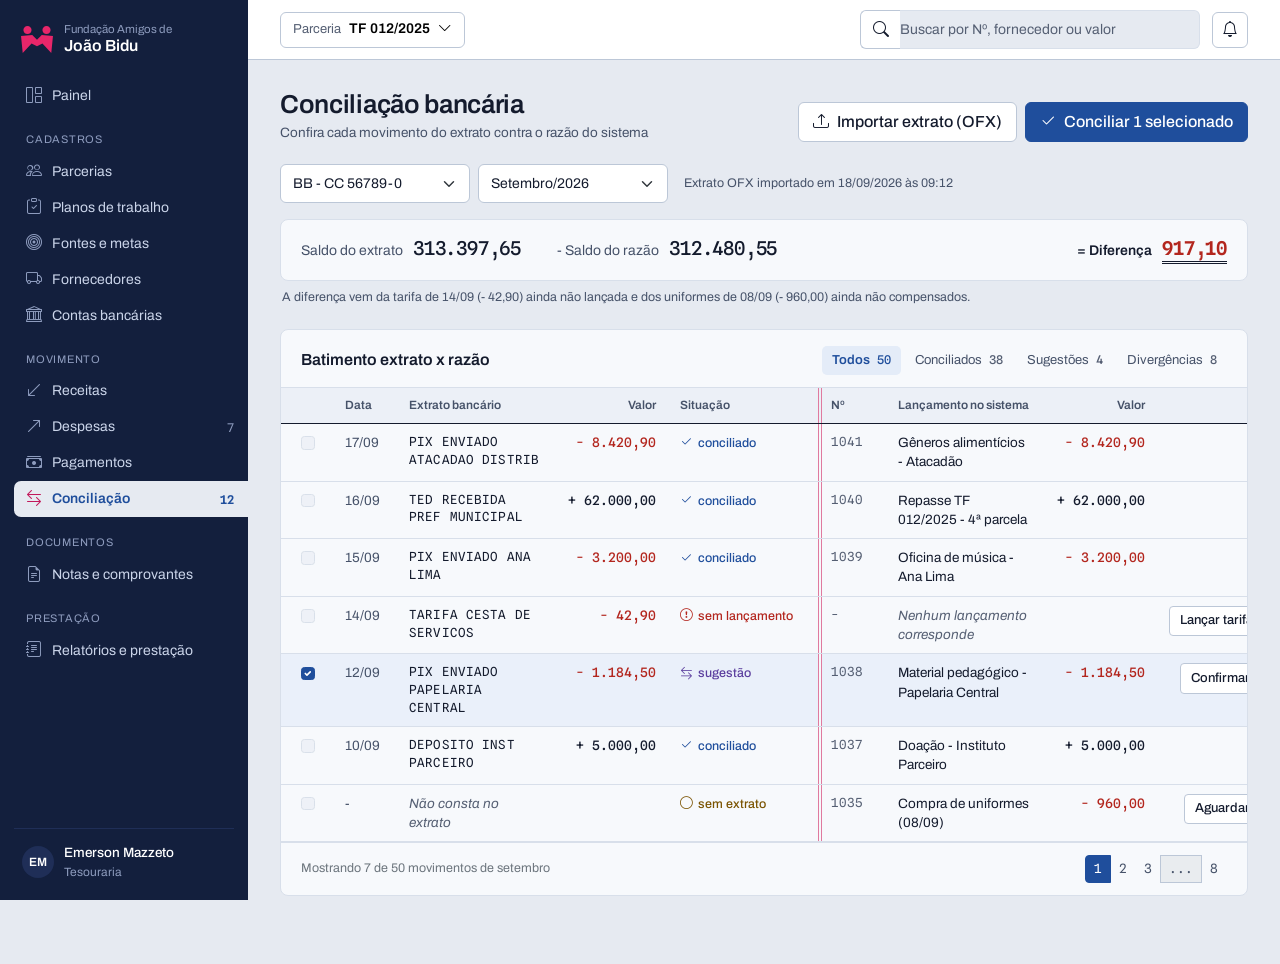
==== GestaoFinanceira.Api/wwwroot/conciliacao.html @ 72995b28 "feat: adiciona front-end com telas de painel, parcerias, lançamento, conciliação e prestação de cont" ====
<!doctype html>
<html lang="pt-BR">
<head>
  <meta charset="utf-8">
  <meta name="viewport" content="width=device-width, initial-scale=1">
  <title>Conciliação bancária - Fundação Amigos de João Bidu</title>
  <link rel="icon" href="img/logo.svg">
  <link rel="preconnect" href="https://fonts.googleapis.com">
  <link rel="preconnect" href="https://fonts.gstatic.com" crossorigin>
  <link href="https://fonts.googleapis.com/css2?family=Archivo:wght@400;500;600&family=Spline+Sans+Mono:wght@500;600&display=swap" rel="stylesheet">
  <link href="https://cdn.jsdelivr.net/npm/bootstrap@5.3.3/dist/css/bootstrap.min.css" rel="stylesheet">
  <link href="https://cdn.jsdelivr.net/npm/bootstrap-icons@1.11.3/font/bootstrap-icons.min.css" rel="stylesheet">
  <link href="css/tema.css" rel="stylesheet">
  <link href="css/app.css" rel="stylesheet">
</head>
<body data-pagina="conciliacao">
  <div class="app">
    <div class="conteudo">
      <main class="pagina">

        <div class="cabecalho-pagina">
          <div>
            <h1>Conciliação bancária</h1>
            <p>Confira cada movimento do extrato contra o razão do sistema</p>
          </div>
          <div class="acoes">
            <label class="btn btn-outline-secondary mb-0" for="arquivoOfx"><i class="bi bi-upload"></i> Importar extrato (OFX)</label>
            <input class="d-none" type="file" id="arquivoOfx" accept=".ofx">
            <button class="btn btn-primary" type="button" id="conciliar" disabled><i class="bi bi-check2"></i> <span>Conciliar selecionados</span></button>
          </div>
        </div>

        <div class="filtros">
          <select class="form-select" aria-label="Conta">
            <option>BB - CC 56789-0</option>
            <option>Caixa - CC 11223-4</option>
          </select>
          <select class="form-select" aria-label="Período">
            <option>Setembro/2026</option>
            <option>Agosto/2026</option>
          </select>
          <span class="resumo" id="infoExtrato">Extrato OFX importado em 18/09/2026 às 09:12</span>
        </div>

        <div class="folha transporte">
          <span class="termo">Saldo do extrato <span class="valor">313.397,65</span></span>
          <span class="termo">- Saldo do razão <span class="valor">312.480,55</span></span>
          <span class="termo resultado divergencia">= Diferença <span class="valor">917,10</span></span>
        </div>
        <p class="nota-transporte">A diferença vem da tarifa de 14/09 (- 42,90) ainda não lançada e dos uniformes de 08/09 (- 960,00) ainda não compensados.</p>

        <section class="folha">
          <div class="folha-topo flex-wrap">
            <h2>Batimento extrato x razão</h2>
            <div class="abas" id="abas">
              <button type="button" class="ativa" data-filtro="">Todos <b>50</b></button>
              <button type="button" data-filtro="ok">Conciliados <b>38</b></button>
              <button type="button" data-filtro="sugestao">Sugestões <b>4</b></button>
              <button type="button" data-filtro="divergencia">Divergências <b>8</b></button>
            </div>
          </div>

          <div class="table-responsive">
            <table class="razao fixa" style="min-width: 1000px">
              <colgroup>
                <col style="width: 52px"><col style="width: 64px"><col><col style="width: 116px"><col style="width: 150px">
                <col style="width: 68px"><col><col style="width: 116px"><col style="width: 124px">
              </colgroup>
              <thead>
                <tr>
                  <th></th><th>Data</th><th>Extrato bancário</th><th class="valor">Valor</th><th>Situação</th>
                  <th class="filete">Nº</th><th>Lançamento no sistema</th><th class="valor">Valor</th><th></th>
                </tr>
              </thead>
              <tbody id="movimentos"></tbody>
            </table>
          </div>

          <div class="folha-rodape bg-transparent">
            <span class="text-secondary" id="contagem"></span>
            <nav class="ms-auto" aria-label="Páginas">
              <ul class="pagination pagination-sm mb-0">
                <li class="page-item active"><a class="page-link" href="#">1</a></li>
                <li class="page-item"><a class="page-link" href="#">2</a></li>
                <li class="page-item"><a class="page-link" href="#">3</a></li>
                <li class="page-item disabled"><span class="page-link">...</span></li>
                <li class="page-item"><a class="page-link" href="#">8</a></li>
              </ul>
            </nav>
          </div>
        </section>

      </main>
    </div>
  </div>

  <div class="toast-container position-fixed bottom-0 end-0 p-3">
    <div class="toast" id="aviso" role="status">
      <div class="d-flex">
        <div class="toast-body"></div>
        <button type="button" class="btn-close btn-close-white me-2 m-auto" data-bs-dismiss="toast" aria-label="Fechar"></button>
      </div>
    </div>
  </div>

  <script src="https://cdn.jsdelivr.net/npm/bootstrap@5.3.3/dist/js/bootstrap.bundle.min.js"></script>
  <script src="js/formato.js"></script>
  <script src="js/layout.js"></script>
  <script src="js/conciliacao.js"></script>
</body>
</html>
---- GestaoFinanceira.Api/wwwroot/css/tema.css ----
/* Tema da Fundação Amigos de João Bidu sobre o Bootstrap 5.3 */

:root {
  --mesa: #E6EAF1;
  --folha: #F7F9FC;
  --cabecalho: #ECF0F7;
  --pauta: #D8DFEA;
  --pauta-forte: #BCC7D7;
  --filete: #E07A9F;

  --tinta: #141B2D;
  --tinta-2: #465269;
  --tinta-3: #555F73;

  --azul: #1F4E9C;
  --azul-escuro: #183F80;
  --azul-claro: #E4ECF8;

  --capa: #131F3D;
  --capa-2: #1F2E57;
  --capa-texto: #CBD5EA;
  --capa-apagado: #8E9CBE;

  --rosa: #C2185B;
  --rosa-marca: #E8266A;
  --vermelho: #B3261E;
  --vermelho-claro: #FBE9E7;
  --lapis: #7A5300;
  --lapis-claro: #F8EED3;
  --violeta: #5B3E9E;

  --fonte-texto: 'Archivo', system-ui, sans-serif;
  --fonte-numeros: 'Spline Sans Mono', ui-monospace, monospace;

  /* Bootstrap */
  --bs-body-font-family: var(--fonte-texto);
  --bs-body-font-size: 0.875rem;
  --bs-body-line-height: 1.43;
  --bs-body-color: var(--tinta);
  --bs-body-bg: var(--mesa);
  --bs-secondary-color: var(--tinta-2);
  --bs-tertiary-color: var(--tinta-3);
  --bs-border-color: var(--pauta-forte);
  --bs-border-radius: 6px;
  --bs-border-radius-lg: 8px;
  --bs-primary: #1F4E9C;
  --bs-primary-rgb: 31, 78, 156;
  --bs-danger: #B3261E;
  --bs-danger-rgb: 179, 38, 30;
  --bs-warning: #7A5300;
  --bs-warning-rgb: 122, 83, 0;
  --bs-success: #1F4E9C;
  --bs-success-rgb: 31, 78, 156;
  --bs-link-color: var(--azul);
  --bs-link-color-rgb: 31, 78, 156;
  --bs-link-hover-color: var(--azul-escuro);
  --bs-link-hover-color-rgb: 24, 63, 128;
  --bs-focus-ring-color: rgba(31, 78, 156, .3);
}

body {
  -webkit-font-smoothing: antialiased;
}

::selection {
  background: var(--azul-claro);
  color: var(--tinta);
}

a {
  text-underline-offset: 3px;
  text-decoration-thickness: 1px;
}

.btn {
  --bs-btn-font-weight: 500;
  --bs-btn-padding-y: .44rem;
  --bs-btn-padding-x: .875rem;
  display: inline-flex;
  align-items: center;
  justify-content: center;
  gap: .5rem;
}

.btn-primary {
  --bs-btn-bg: var(--azul);
  --bs-btn-border-color: var(--azul);
  --bs-btn-hover-bg: var(--azul-escuro);
  --bs-btn-hover-border-color: var(--azul-escuro);
  --bs-btn-active-bg: var(--azul-escuro);
  --bs-btn-active-border-color: var(--azul-escuro);
  --bs-btn-disabled-bg: var(--azul);
  --bs-btn-disabled-border-color: var(--azul);
  --bs-btn-disabled-opacity: .42;
}

.btn-outline-secondary {
  --bs-btn-color: var(--tinta);
  --bs-btn-bg: #fff;
  --bs-btn-border-color: var(--pauta-forte);
  --bs-btn-hover-color: var(--tinta);
  --bs-btn-hover-bg: var(--cabecalho);
  --bs-btn-hover-border-color: var(--pauta-forte);
  --bs-btn-active-color: var(--tinta);
  --bs-btn-active-bg: var(--pauta);
  --bs-btn-active-border-color: var(--pauta-forte);
}

.btn-link {
  --bs-btn-color: var(--tinta-2);
  --bs-btn-hover-color: var(--tinta);
  text-decoration: none;
}

.btn-sm {
  --bs-btn-padding-y: .28rem;
  --bs-btn-padding-x: .625rem;
  --bs-btn-font-size: .8125rem;
}

.form-label {
  font-size: .78rem;
  font-weight: 500;
  color: var(--tinta-2);
  margin-bottom: .375rem;
}

.form-control,
.form-select {
  font-size: .875rem;
  padding: .5rem .75rem;
  border-color: var(--pauta-forte);
  background-color: #fff;
}

.form-control[readonly] {
  background-color: var(--cabecalho);
}

.form-control::placeholder {
  color: var(--tinta-3);
}

.form-control:focus,
.form-select:focus {
  border-color: var(--azul);
}

.form-check-input:checked {
  background-color: var(--azul);
  border-color: var(--azul);
}

.alert {
  font-size: .8125rem;
  border: 0;
}

.alert-danger {
  --bs-alert-bg: var(--vermelho-claro);
  --bs-alert-color: #6E1A12;
}

.alert-warning {
  --bs-alert-bg: var(--lapis-claro);
  --bs-alert-color: #4E3600;
}

.offcanvas,
.modal-content {
  --bs-offcanvas-bg: var(--folha);
  --bs-modal-bg: var(--folha);
}

.pagination {
  --bs-pagination-color: var(--tinta-2);
  --bs-pagination-border-color: transparent;
  --bs-pagination-bg: transparent;
  --bs-pagination-active-bg: var(--azul);
  --bs-pagination-active-border-color: var(--azul);
  --bs-pagination-hover-bg: var(--cabecalho);
  --bs-pagination-font-size: .8rem;
  font-family: var(--fonte-numeros);
}

.toast {
  --bs-toast-bg: var(--tinta);
  --bs-toast-color: #fff;
  --bs-toast-border-color: transparent;
}
---- GestaoFinanceira.Api/wwwroot/css/app.css ----
/* ---------- Estrutura ---------- */

.app {
  display: flex;
  min-height: 100vh;
}

.lateral {
  --bs-offcanvas-width: 264px;
  --bs-offcanvas-bg: var(--capa);
  /* o offcanvas-lg do Bootstrap deixa o fundo transparente no desktop */
  background-color: var(--capa) !important;
  color: var(--capa-texto);
}

@media (min-width: 992px) {
  .lateral {
    width: 248px;
    flex: none;
    position: sticky;
    top: 0;
    height: 100vh;
    overflow-y: auto;
  }
}

.lateral .offcanvas-body {
  display: flex;
  flex-direction: column;
  padding: 22px 0 18px 14px;
  height: 100%;
}

.marca {
  display: flex;
  align-items: center;
  gap: 10px;
  padding: 0 16px 22px 6px;
  color: #fff;
  text-decoration: none;
}

.marca small {
  display: block;
  font-size: 11.5px;
  line-height: 14px;
  color: var(--capa-apagado);
}

.marca strong {
  display: block;
  font-size: 16px;
  line-height: 20px;
  font-weight: 600;
}

.menu-grupo {
  font-size: 11px;
  letter-spacing: .07em;
  text-transform: uppercase;
  color: var(--capa-apagado);
  margin: 18px 0 6px 12px;
}

.menu-item {
  display: flex;
  align-items: center;
  gap: 10px;
  height: 36px;
  padding: 0 14px 0 12px;
  border-radius: 7px 0 0 7px;
  color: var(--capa-texto);
  text-decoration: none;
  font-size: 14px;
}

.menu-item i {
  font-size: 16px;
  color: var(--capa-apagado);
}

.menu-item span {
  flex: 1;
}

.menu-item:hover {
  background: var(--capa-2);
  color: #fff;
}

.menu-item.ativo {
  background: var(--mesa);
  color: var(--azul);
  font-weight: 600;
}

.menu-item.ativo i {
  color: var(--rosa);
}

.menu-item .contador {
  flex: none;
  font-family: var(--fonte-numeros);
  font-size: 12px;
  color: var(--capa-apagado);
}

.menu-item.ativo .contador {
  color: var(--azul);
}

.usuario {
  margin: auto 14px 0 0;
  padding: 14px 12px 0 8px;
  border-top: 1px solid var(--capa-2);
  display: flex;
  align-items: center;
  gap: 10px;
}

.avatar {
  width: 32px;
  height: 32px;
  border-radius: 50%;
  background: var(--capa-2);
  color: #fff;
  font-size: 12px;
  font-weight: 600;
  display: flex;
  align-items: center;
  justify-content: center;
  flex: none;
}

.usuario strong {
  display: block;
  font-size: 13.5px;
  font-weight: 500;
  color: #fff;
}

.usuario small {
  font-size: 12px;
  color: var(--capa-apagado);
}

.conteudo {
  flex: 1;
  min-width: 0;
  display: flex;
  flex-direction: column;
}

.topo {
  position: sticky;
  top: 0;
  z-index: 1020;
  height: 60px;
  display: flex;
  align-items: center;
  gap: 12px;
  padding: 0 32px;
  background: #fff;
  border-bottom: 1px solid var(--pauta-forte);
}

.seletor-parceria {
  display: inline-flex;
  align-items: center;
  gap: 8px;
  height: 36px;
  padding: 0 12px;
  border: 1px solid var(--pauta-forte);
  border-radius: 6px;
  background: #fff;
  font-weight: 600;
  white-space: nowrap;
}

.seletor-parceria small {
  font-weight: 400;
  color: var(--tinta-3);
  font-size: 13px;
}

.busca {
  width: 340px;
  max-width: 100%;
}

.busca .form-control {
  background: var(--mesa);
  border-color: var(--pauta);
}

.btn-icone {
  width: 36px;
  height: 36px;
  padding: 0;
}

.pagina {
  padding: 28px 32px 48px;
}

.cabecalho-pagina {
  display: flex;
  align-items: flex-end;
  justify-content: space-between;
  gap: 24px;
  margin-bottom: 22px;
}

.cabecalho-pagina h1 {
  font-size: 26px;
  line-height: 32px;
  font-weight: 600;
  letter-spacing: -.012em;
  margin: 0;
}

.cabecalho-pagina p,
.texto-apoio {
  font-size: 13.5px;
  color: var(--tinta-2);
  margin: 3px 0 0;
}

.acoes {
  display: flex;
  gap: 8px;
  flex-wrap: wrap;
}

.filtros {
  display: flex;
  flex-wrap: wrap;
  align-items: center;
  gap: 8px;
  margin-bottom: 16px;
}

.filtros .form-select {
  width: auto;
  min-width: 190px;
  padding-right: 2.25rem;
}

.razao .btn {
  white-space: nowrap;
}

.filtros .resumo {
  font-size: 12.5px;
  color: var(--tinta-2);
  margin-left: 8px;
}

.coluna-margem {
  width: 330px;
  flex: none;
}

/* ---------- Folha (painel) ---------- */

.folha {
  background: var(--folha);
  border: 1px solid var(--pauta);
  border-radius: 8px;
  margin-bottom: 20px;
  overflow: hidden;
}

.folha-topo {
  display: flex;
  align-items: center;
  justify-content: space-between;
  gap: 16px;
  padding: 16px 20px 12px;
}

.folha-topo h2 {
  font-size: 16px;
  line-height: 22px;
  font-weight: 600;
  margin: 0;
}

.folha-topo .detalhe {
  font-size: 12.5px;
  color: var(--tinta-2);
}

.folha-rodape {
  display: flex;
  flex-wrap: wrap;
  align-items: center;
  gap: 18px;
  padding: 12px 20px;
  border-top: 1px solid var(--pauta);
  background: var(--cabecalho);
  font-size: 12.5px;
}

/* ---------- Linha de transporte ---------- */

.transporte {
  display: flex;
  flex-wrap: wrap;
  align-items: baseline;
  gap: 12px 36px;
  padding: 15px 20px 16px;
  margin-bottom: 8px;
}

.transporte .termo {
  display: inline-flex;
  align-items: baseline;
  gap: 10px;
  color: var(--tinta-2);
  font-size: 14px;
}

.transporte .valor {
  font-family: var(--fonte-numeros);
  font-size: 19px;
  line-height: 26px;
  font-weight: 500;
  letter-spacing: -.01em;
  color: var(--tinta);
}

.transporte .entrada .valor {
  color: var(--azul);
}

.transporte .saida .valor,
.transporte .divergencia .valor {
  color: var(--vermelho);
}

.transporte .resultado {
  margin-left: auto;
  color: var(--tinta);
  font-weight: 600;
}

.transporte .resultado .valor {
  font-weight: 600;
  border-bottom: 3px double var(--tinta);
}

.nota-transporte {
  font-size: 12.5px;
  color: var(--tinta-2);
  margin: 0 2px 22px;
}

/* ---------- Tabela razão ---------- */

.razao {
  width: 100%;
  margin: 0;
  border-collapse: collapse;
  font-size: 13.5px;
}

.razao.fixa {
  table-layout: fixed;
}

.razao th {
  font-size: 12px;
  font-weight: 600;
  color: var(--tinta-2);
  text-align: left;
  padding: 9px 12px;
  background: var(--cabecalho);
  border-top: 1px solid var(--pauta);
  border-bottom: 1.5px solid var(--tinta);
  white-space: nowrap;
}

.razao td {
  padding: 9px 12px;
  border-bottom: 1px solid var(--pauta);
  vertical-align: top;
}

.razao th:first-child,
.razao td:first-child {
  padding-left: 20px;
}

.razao th:last-child,
.razao td:last-child {
  padding-right: 20px;
}

.razao tbody tr:hover td {
  background: #F0F4FA;
}

.razao .valor {
  text-align: right;
  white-space: nowrap;
}

.razao td.valor {
  font-family: var(--fonte-numeros);
  font-size: 13px;
  font-weight: 500;
}

/* filete duplo antes das colunas de valor */
.razao .filete {
  border-left: 1px solid var(--filete);
  box-shadow: inset 2px 0 0 0 var(--folha), inset 3px 0 0 0 var(--filete);
}

.razao th.filete {
  box-shadow: inset 2px 0 0 0 var(--cabecalho), inset 3px 0 0 0 var(--filete);
}

.razao .debito {
  color: var(--vermelho);
}

.razao .credito {
  color: var(--azul);
}

.razao .numero {
  font-family: var(--fonte-numeros);
  font-size: 12.5px;
  color: var(--tinta-3);
  white-space: nowrap;
}

.razao .data {
  color: var(--tinta-2);
  white-space: nowrap;
}

.razao .historico,
.razao .complemento {
  white-space: nowrap;
  overflow: hidden;
  text-overflow: ellipsis;
}

.razao .historico {
  font-weight: 500;
}

.razao .complemento {
  font-size: 12.5px;
  color: var(--tinta-3);
  margin-top: 1px;
}

.razao .transportado td {
  color: var(--tinta-3);
  font-style: italic;
}

.razao .transportado td.valor {
  font-style: normal;
}

.razao .em-branco td {
  height: 34px;
  padding: 0;
}

.razao .total td {
  border-top: 1.5px solid var(--tinta);
  border-bottom: 0;
  background: var(--cabecalho);
  font-weight: 600;
}

.razao .total td.filete {
  box-shadow: inset 2px 0 0 0 var(--cabecalho), inset 3px 0 0 0 var(--filete);
}

.razao .selecionada td {
  background: #EAF0FA;
}

.sublinhado-duplo {
  border-bottom: 3px double var(--tinta);
  padding-bottom: 1px;
}

/* ---------- Marcas de conferência ---------- */

.conferencia {
  display: inline-flex;
  align-items: center;
  gap: 5px;
  font-size: 12.5px;
  font-weight: 500;
  white-space: nowrap;
}

.conferencia.ok { color: var(--azul); }
.conferencia.pendente { color: var(--lapis); }
.conferencia.falta { color: var(--vermelho); }
.conferencia.sugestao { color: var(--violeta); }

/* ---------- Notas à margem ---------- */

.alfinete {
  width: 22px;
  height: 22px;
  border-radius: 50%;
  border: 1.5px solid var(--rosa);
  color: var(--rosa);
  font-family: var(--fonte-numeros);
  font-size: 12px;
  font-weight: 600;
  display: inline-flex;
  align-items: center;
  justify-content: center;
  flex: none;
}

.alfinete.pequeno {
  width: 17px;
  height: 17px;
  font-size: 10px;
  border-width: 1.2px;
  margin-left: 6px;
  vertical-align: -3px;
}

.nota {
  display: grid;
  grid-template-columns: 24px 1fr;
  gap: 10px;
  padding: 14px 20px;
  border-top: 1px solid var(--pauta);
}

.nota strong {
  display: block;
  font-size: 14px;
  font-weight: 600;
}

.nota p {
  font-size: 13px;
  color: var(--tinta-2);
  margin: 3px 0 6px;
}

.nota a,
.link-forte {
  font-size: 13px;
  font-weight: 600;
}

/* ---------- Execução por meta ---------- */

.metas {
  padding: 4px 20px 16px;
  border-top: 1px solid var(--pauta);
}

.meta-linha {
  display: grid;
  grid-template-columns: 170px 1fr 190px 44px;
  gap: 16px;
  align-items: center;
  padding: 11px 0;
  border-bottom: 1px solid var(--pauta);
}

.meta-linha:last-child {
  border-bottom: 0;
}

.trilho {
  height: 12px;
  background: var(--azul-claro);
  border: 1px solid var(--pauta-forte);
  border-radius: 2px;
  overflow: hidden;
}

.trilho span {
  display: block;
  height: 100%;
  background: var(--azul);
}

.trilho.alerta span {
  background: var(--lapis);
}

.meta-linha .executado {
  text-align: right;
  font-family: var(--fonte-numeros);
  font-size: 13px;
  font-weight: 500;
}

.meta-linha .executado small {
  display: block;
  font-family: var(--fonte-texto);
  font-size: 12px;
  font-weight: 400;
  color: var(--tinta-3);
}

.meta-linha .percentual {
  text-align: right;
  font-family: var(--fonte-numeros);
  font-size: 13px;
  font-weight: 600;
}

.meta-linha .percentual.alerta {
  color: var(--lapis);
}

.barra-fina {
  display: inline-block;
  vertical-align: middle;
  width: 110px;
  height: 6px;
  background: var(--azul-claro);
  border-radius: 3px;
  overflow: hidden;
  margin-right: 8px;
}

.barra-fina span {
  display: block;
  height: 100%;
  background: var(--azul);
}

/* ---------- Formulário de lançamento ---------- */

.secao-form {
  padding: 18px 20px 20px;
  border-top: 1px solid var(--pauta);
}

.secao-form h3 {
  font-size: 14px;
  font-weight: 600;
  margin: 0;
}

.secao-form .dica {
  font-size: 12.5px;
  color: var(--tinta-3);
  margin: 2px 0 12px;
}

.obrigatorio {
  font-size: 12px;
  font-weight: 500;
  color: var(--vermelho);
  margin-left: 6px;
}

.campo-valor {
  font-family: var(--fonte-numeros);
  font-weight: 500;
  text-align: right;
}

.arquivo {
  display: flex;
  align-items: center;
  gap: 12px;
  padding: 12px 14px;
  margin-top: 12px;
  border: 1px solid var(--pauta-forte);
  border-radius: 6px;
  background: #fff;
}

.arquivo i.bi-file-earmark-text {
  font-size: 20px;
  color: var(--tinta-2);
}

.arquivo .nome {
  font-weight: 500;
}

.arquivo small {
  display: block;
  font-size: 12.5px;
  color: var(--tinta-3);
}

.area-envio {
  display: flex;
  align-items: center;
  justify-content: center;
  gap: 10px;
  min-height: 48px;
  margin-top: 8px;
  border: 1px dashed var(--pauta-forte);
  border-radius: 6px;
  color: var(--tinta-3);
  font-size: 13px;
  cursor: pointer;
  text-align: center;
  padding: 8px 12px;
}

.area-envio:hover,
.area-envio.arrastando {
  border-color: var(--azul);
  background: var(--azul-claro);
}

.area-envio u {
  color: var(--azul);
}

.rodape-form {
  display: flex;
  flex-wrap: wrap;
  align-items: center;
  gap: 8px;
  padding: 16px 20px;
  border-top: 1px solid var(--pauta);
  background: var(--cabecalho);
}

.rodape-form .salvo {
  font-size: 12.5px;
  color: var(--tinta-2);
  margin-right: auto;
}

.tipo-lancamento .btn {
  --bs-btn-padding-y: .3rem;
  --bs-btn-font-size: .84rem;
}

.efeito {
  width: 100%;
}

.efeito td {
  padding: 8px 20px;
  border-top: 1px solid var(--pauta);
  font-size: 13.5px;
}

.efeito td:last-child {
  text-align: right;
  font-family: var(--fonte-numeros);
  font-weight: 500;
}

.efeito .total td {
  border-top: 1.5px solid var(--tinta);
  font-weight: 600;
}

.checagens {
  list-style: none;
  margin: 0;
  padding: 0 20px;
  border-top: 1px solid var(--pauta);
}

.checagens li {
  display: flex;
  align-items: flex-start;
  gap: 10px;
  padding: 9px 0;
  border-bottom: 1px solid var(--pauta);
  font-size: 13.5px;
  color: var(--tinta-3);
}

.checagens li i {
  margin-top: 1px;
}

.checagens li.ok {
  color: var(--tinta);
}

.checagens li.ok i {
  color: var(--azul);
}

.checagens li.erro {
  color: var(--vermelho);
  font-weight: 500;
}

/* ---------- Passos de validação ---------- */

.passos {
  list-style: none;
  margin: 8px 20px 16px;
  padding: 0;
}

.passos li {
  display: flex;
  gap: 12px;
  padding: 10px 0;
  border-bottom: 1px solid var(--pauta);
}

.passos li:last-child {
  border-bottom: 0;
}

.passos .bolinha {
  width: 20px;
  height: 20px;
  border-radius: 50%;
  border: 1.5px solid var(--pauta-forte);
  flex: none;
  display: flex;
  align-items: center;
  justify-content: center;
  font-size: 12px;
  margin-top: 1px;
}

.passos .feito .bolinha {
  background: var(--azul);
  border-color: var(--azul);
  color: #fff;
}

.passos .atual .bolinha {
  border: 2px solid var(--lapis);
}

.passos .futuro strong {
  color: var(--tinta-3);
}

.passos strong {
  display: block;
  font-weight: 500;
}

.passos small {
  font-size: 12.5px;
  color: var(--tinta-3);
}

/* ---------- Rastreabilidade ---------- */

.trilha {
  list-style: none;
  margin: 0;
  padding: 4px 20px 8px;
}

.trilha li {
  position: relative;
  display: flex;
  gap: 12px;
  padding-bottom: 14px;
}

.trilha li::before {
  content: '';
  position: absolute;
  left: 5px;
  top: 14px;
  bottom: -2px;
  width: 1.5px;
  background: var(--pauta-forte);
}

.trilha li:last-child::before {
  display: none;
}

.trilha .ponto {
  position: relative;
  z-index: 1;
  width: 12px;
  height: 12px;
  margin-top: 4px;
  border-radius: 50%;
  border: 2px solid var(--azul);
  background: #fff;
  flex: none;
}

.trilha li:last-child .ponto {
  background: var(--azul);
}

.trilha small {
  display: block;
  font-size: 12.5px;
  color: var(--tinta-3);
}

.trilha strong {
  font-weight: 500;
}

/* ---------- Abas de filtro ---------- */

.abas {
  display: flex;
  flex-wrap: wrap;
  gap: 4px;
}

.abas button {
  border: 0;
  background: none;
  padding: 5px 10px;
  border-radius: 5px;
  font-size: 13px;
  color: var(--tinta-2);
}

.abas button b {
  font-family: var(--fonte-numeros);
  font-weight: 500;
  font-size: 12px;
  color: var(--tinta-3);
  margin-left: 4px;
}

.abas button.ativa {
  background: var(--azul-claro);
  color: var(--azul);
  font-weight: 600;
}

.abas button.ativa b {
  color: var(--azul);
}

.extrato {
  font-family: var(--fonte-numeros);
  font-size: 12.5px;
  letter-spacing: .01em;
}

.ausente {
  color: var(--tinta-3);
  font-style: italic;
}

/* ---------- Login ---------- */

.login {
  display: flex;
  min-height: 100vh;
  background: var(--mesa);
}

.login-capa {
  width: 600px;
  flex: none;
  background: var(--capa);
  color: var(--capa-texto);
  padding: 56px 64px;
  display: flex;
  flex-direction: column;
}

.login-capa .marca {
  padding: 0;
}

.login-capa .marca strong {
  font-size: 19px;
}

.login-capa h1 {
  margin-top: auto;
  font-size: 40px;
  line-height: 46px;
  font-weight: 600;
  letter-spacing: -.02em;
  color: #fff;
}

.indice {
  list-style: none;
  padding: 0;
  margin: 36px 0 0;
  border-top: 1px solid var(--capa-2);
}

.indice li {
  display: flex;
  gap: 16px;
  padding: 13px 0;
  border-bottom: 1px solid var(--capa-2);
  font-size: 14.5px;
}

.indice span {
  font-family: var(--fonte-numeros);
  color: #F27BA6;
}

.login-capa footer {
  margin-top: auto;
  padding-top: 48px;
  font-size: 12.5px;
  color: var(--capa-apagado);
}

.login-form {
  flex: 1;
  display: flex;
  align-items: center;
  justify-content: center;
  padding: 32px 16px;
}

.login-form form {
  width: 100%;
  max-width: 400px;
}

.login-form h2 {
  font-size: 26px;
  line-height: 32px;
  font-weight: 600;
  letter-spacing: -.012em;
}

/* ---------- Barra inferior (celular) ---------- */

.barra-inferior {
  position: fixed;
  left: 0;
  right: 0;
  bottom: 0;
  z-index: 1030;
  height: 64px;
  display: flex;
  align-items: center;
  justify-content: space-around;
  background: #fff;
  border-top: 1px solid var(--pauta);
  padding-bottom: env(safe-area-inset-bottom);
}

.barra-inferior a {
  display: flex;
  flex-direction: column;
  align-items: center;
  gap: 2px;
  width: 64px;
  font-size: 11.5px;
  color: var(--tinta-3);
  text-decoration: none;
}

.barra-inferior a i {
  font-size: 19px;
}

.barra-inferior a.ativo {
  color: var(--azul);
  font-weight: 600;
}

.barra-inferior .lancar {
  width: 48px;
  height: 48px;
  border-radius: 50%;
  background: var(--azul);
  color: #fff;
  justify-content: center;
}

.barra-inferior .lancar i {
  font-size: 22px;
}

/* ---------- Responsivo ---------- */

@media (max-width: 1199.98px) {
  .colunas {
    flex-direction: column;
    align-items: stretch !important;
  }

  .coluna-margem {
    width: 100%;
  }
}

@media (max-width: 991.98px) {
  .topo {
    padding: 0 16px;
  }

  .pagina {
    padding: 20px 16px 96px;
  }

  .cabecalho-pagina {
    flex-direction: column;
    align-items: stretch;
    gap: 14px;
  }

  .busca {
    display: none !important;
  }

  .login-capa {
    display: none;
  }

  .transporte .resultado {
    margin-left: 0;
  }
}

@media (max-width: 575.98px) {
  .transporte {
    flex-direction: column;
    gap: 6px;
  }

  .transporte .termo {
    width: 100%;
    justify-content: space-between;
  }

  .meta-linha {
    grid-template-columns: 1fr auto;
    gap: 6px 12px;
  }

  .meta-linha .trilho-celula {
    grid-column: 1 / -1;
    order: 3;
  }

  .meta-linha .executado {
    order: 4;
    text-align: left;
  }

  .seletor-parceria small {
    display: none;
  }
}
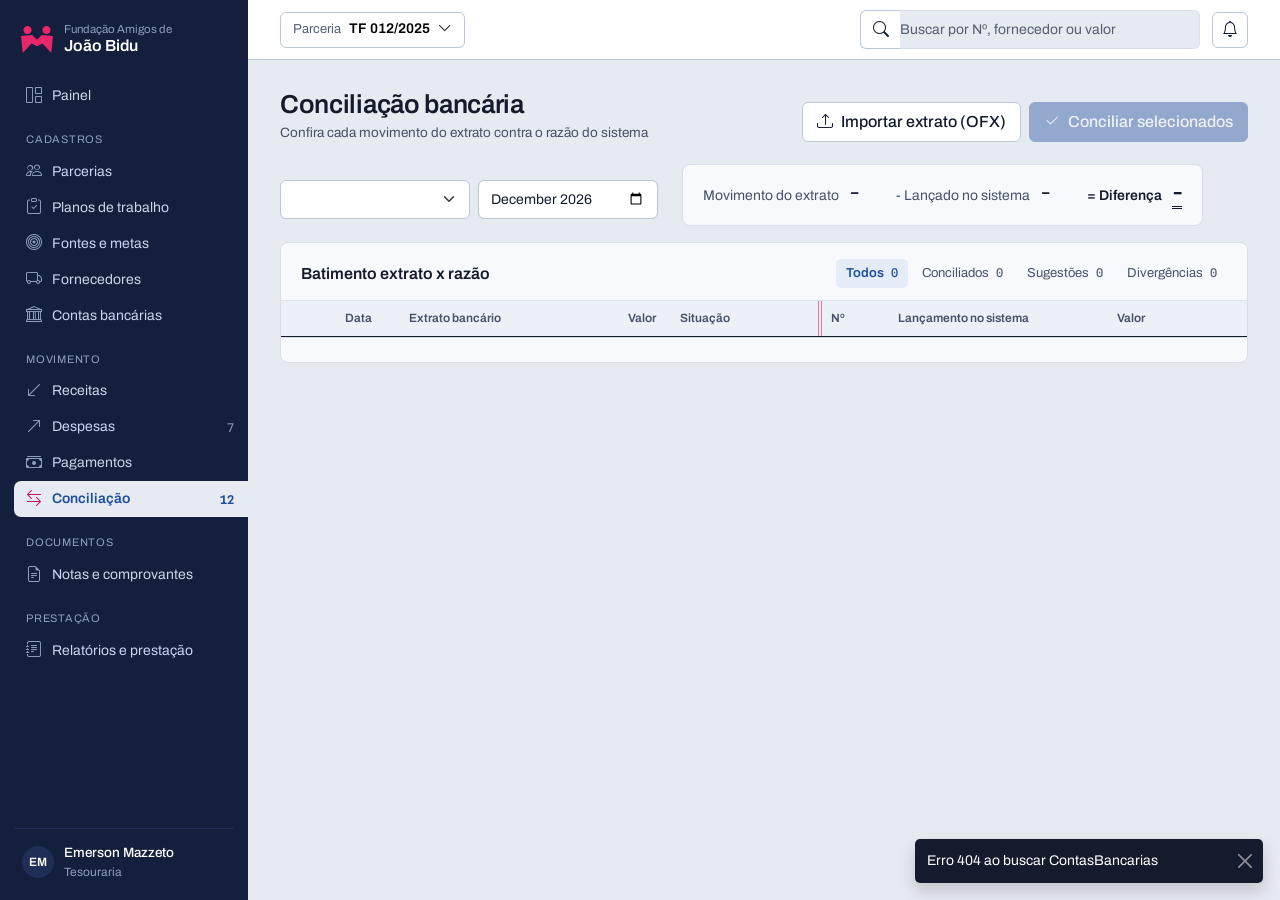
==== commit afbbe38c: "feat: adiciona conciliação bancária com importação de extrato OFX" ====
--- a/GestaoFinanceira.Api/wwwroot/conciliacao.html
+++ b/GestaoFinanceira.Api/wwwroot/conciliacao.html
@@ -31,32 +31,25 @@
         </div>
 
         <div class="filtros">
-          <select class="form-select" aria-label="Conta">
-            <option>BB - CC 56789-0</option>
-            <option>Caixa - CC 11223-4</option>
-          </select>
-          <select class="form-select" aria-label="Período">
-            <option>Setembro/2026</option>
-            <option>Agosto/2026</option>
-          </select>
-          <span class="resumo" id="infoExtrato">Extrato OFX importado em 18/09/2026 às 09:12</span>
-        </div>
+          <select class="form-select" id="conta" aria-label="Conta"></select>
+          <input class="form-control" type="month" id="periodo" aria-label="Período" style="max-width: 180px">
+          <span class="resumo" id="infoExtrato"></span>
 
         <div class="folha transporte">
-          <span class="termo">Saldo do extrato <span class="valor">313.397,65</span></span>
-          <span class="termo">- Saldo do razão <span class="valor">312.480,55</span></span>
-          <span class="termo resultado divergencia">= Diferença <span class="valor">917,10</span></span>
+          <span class="termo">Movimento do extrato <span class="valor" id="totalExtrato">-</span></span>
+          <span class="termo">- Lançado no sistema <span class="valor" id="totalSistema">-</span></span>
+          <span class="termo resultado" id="termoDiferenca">= Diferença <span class="valor" id="diferenca">-</span></span>
         </div>
-        <p class="nota-transporte">A diferença vem da tarifa de 14/09 (- 42,90) ainda não lançada e dos uniformes de 08/09 (- 960,00) ainda não compensados.</p>
+        <p class="nota-transporte" id="notaDiferenca"></p>
 
         <section class="folha">
           <div class="folha-topo flex-wrap">
             <h2>Batimento extrato x razão</h2>
             <div class="abas" id="abas">
-              <button type="button" class="ativa" data-filtro="">Todos <b>50</b></button>
-              <button type="button" data-filtro="ok">Conciliados <b>38</b></button>
-              <button type="button" data-filtro="sugestao">Sugestões <b>4</b></button>
-              <button type="button" data-filtro="divergencia">Divergências <b>8</b></button>
+              <button type="button" class="ativa" data-filtro="">Todos <b id="qtdTodos">0</b></button>
+              <button type="button" data-filtro="conciliado">Conciliados <b id="qtdConciliados">0</b></button>
+              <button type="button" data-filtro="sugestao">Sugestões <b id="qtdSugestoes">0</b></button>
+              <button type="button" data-filtro="divergencia">Divergências <b id="qtdDivergencias">0</b></button>
             </div>
           </div>
 
@@ -78,15 +71,6 @@
 
           <div class="folha-rodape bg-transparent">
             <span class="text-secondary" id="contagem"></span>
-            <nav class="ms-auto" aria-label="Páginas">
-              <ul class="pagination pagination-sm mb-0">
-                <li class="page-item active"><a class="page-link" href="#">1</a></li>
-                <li class="page-item"><a class="page-link" href="#">2</a></li>
-                <li class="page-item"><a class="page-link" href="#">3</a></li>
-                <li class="page-item disabled"><span class="page-link">...</span></li>
-                <li class="page-item"><a class="page-link" href="#">8</a></li>
-              </ul>
-            </nav>
           </div>
         </section>
 
@@ -105,6 +89,7 @@
 
   <script src="https://cdn.jsdelivr.net/npm/bootstrap@5.3.3/dist/js/bootstrap.bundle.min.js"></script>
   <script src="js/formato.js"></script>
+  <script src="js/api.js"></script>
   <script src="js/layout.js"></script>
   <script src="js/conciliacao.js"></script>
 </body>
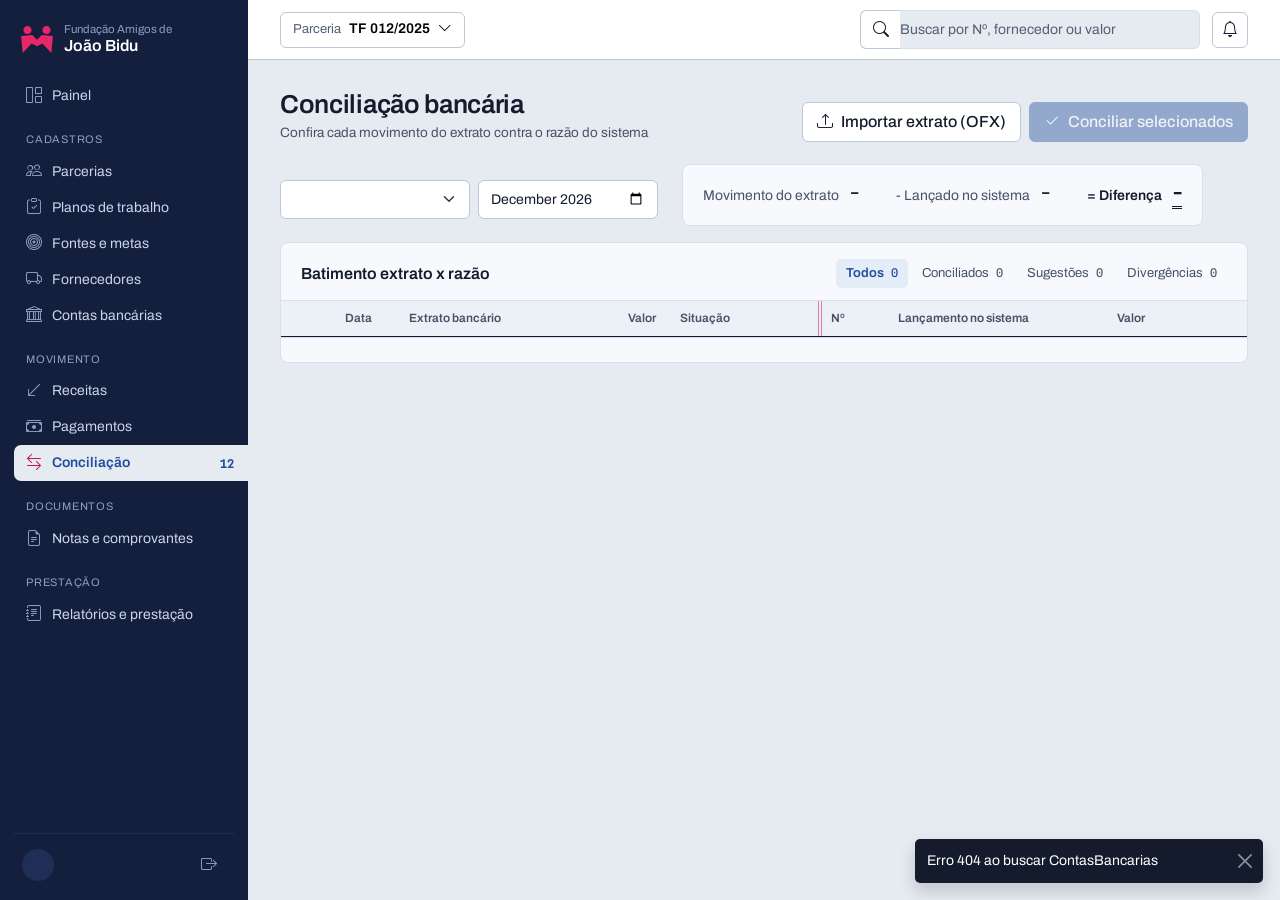
==== commit fbc5b5a1: "feat: adiciona perfis de acesso e gestão de usuários" ====
--- a/GestaoFinanceira.Api/wwwroot/conciliacao.html
+++ b/GestaoFinanceira.Api/wwwroot/conciliacao.html
@@ -23,7 +23,7 @@
             <h1>Conciliação bancária</h1>
             <p>Confira cada movimento do extrato contra o razão do sistema</p>
           </div>
-          <div class="acoes">
+          <div class="acoes" data-perfis="Administrador,Tesouraria">
             <label class="btn btn-outline-secondary mb-0" for="arquivoOfx"><i class="bi bi-upload"></i> Importar extrato (OFX)</label>
             <input class="d-none" type="file" id="arquivoOfx" accept=".ofx">
             <button class="btn btn-primary" type="button" id="conciliar" disabled><i class="bi bi-check2"></i> <span>Conciliar selecionados</span></button>
--- a/GestaoFinanceira.Api/wwwroot/css/app.css
+++ b/GestaoFinanceira.Api/wwwroot/css/app.css
@@ -1162,3 +1162,32 @@
     display: none;
   }
 }
+
+/* ---------- Impressão ---------- */
+
+/* Ao imprimir (ou salvar como PDF) fica só o relatório, sem menu e botões */
+@media print {
+  .lateral,
+  .topo,
+  .barra-inferior,
+  .cabecalho-pagina .acoes,
+  .filtros,
+  .so-tela {
+    display: none !important;
+  }
+
+  .table-responsive {
+    overflow: visible;
+  }
+}
+
+/* ---------- Botão de sair ---------- */
+
+.usuario .sair {
+  padding: 4px;
+  color: var(--capa-apagado);
+}
+
+.usuario .sair:hover {
+  color: #fff;
+}
